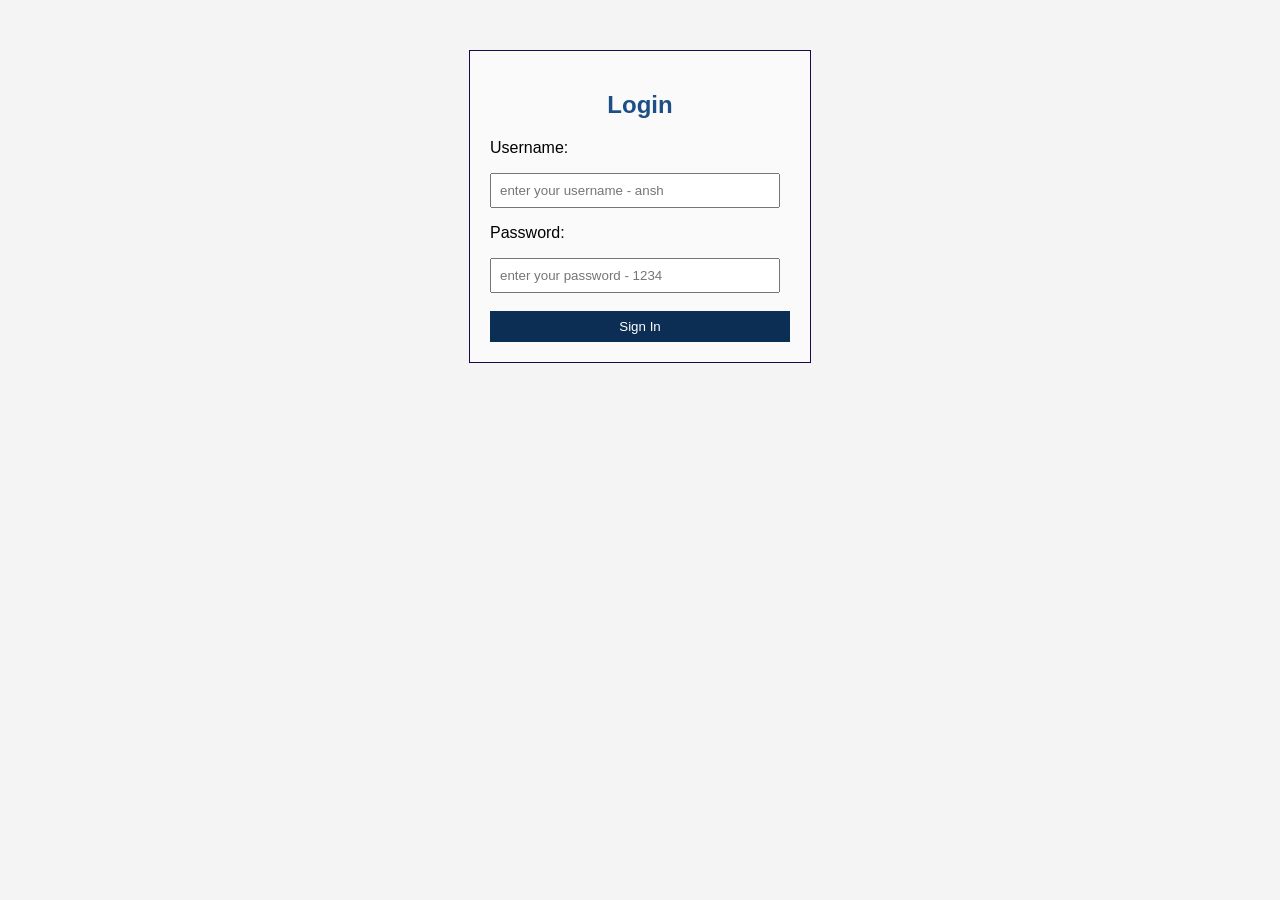
==== index.html @ 44273d03 "Initial commit" ====
<!DOCTYPE html>
<html>
<head>
  <title> Pharmacy Store</title>
  <link rel="stylesheet" href="project.css">
  <script src="project.js"></script>
</head>
<body>
  <div id="login-box">
    <h2>Login</h2>
    <p>Username:</p>
    <input type="text" id="user" placeholder="enter your username - ansh ">
    <p>Password:</p>
    <input type="password" id="pass" placeholder="enter your password - 1234">
    <br><br>
    <button onclick="login()" class="login-btn">Sign In</button>
  </div>
  <div id="app">
    <div class="header">
      <h2> Online Pharmacy Store </h2>
      <p id="user-lbl"></p>
      <a href="#" onclick="location.reload()">Logout</a>
    </div>
    <br>
    <div class="left-box">
      <h3>Available Medicines</h3>
      <div id="med-list"></div>
    </div>
    <div class="right-box">
      <h3>My Cart</h3>
      <div id="cart-list">Cart is Empty</div>
      <br>
      <b>Total Bill: Rs. <span id="total">0</span></b>
      <br><br>
      <p>Delivery Address:</p>
      <input type="text" id="address" placeholder="House No, Street">
      <br><br>
      <button onclick="checkout()" class="buy-btn">Place Order</button>
    </div>
  </div>
</body>
</html>
---- project.css ----
body {
  font-family: Arial, sans-serif;
  background-color: #f4f4f4;
  margin: 20px;
}

#login-box {
  width: 300px;
  background-color: rgba(255, 255, 255, 0.6);
  padding: 20px;
  margin: 50px auto;
  border: 1px solid #1d084a;
}

#login-box h2 {
  color: #1d4f86;
  text-align: center;
}

#app {
  display: none;
  width: 800px;
  margin: 0 auto;
}

.header {
  background-color: #094381;
  color: white;
  padding: 10px 20px;
}

.header a {
  color: #f7baba;
}

.left-box {
  width: 480px;
  float: left;
  background-color: white;
  padding: 15px;
  border: 1px solid #ccc;
}

.right-box {
  width: 250px;
  float: right;
  background-color: white;
  padding: 15px;
  border: 1px solid #ccc;
}

.card {
  background-color: #f9f9f9;
  border: 1px solid #ddd;
  padding: 10px;
  margin-bottom: 10px;
}

input {
  width: 90%;
  padding: 8px;
}

button {
  background-color: #0c2e54;
  color: white;
  border: none;
  padding: 8px 12px;
  cursor: pointer;
}

.login-btn {
  width: 100%;
}

.add-btn {
  background-color: #124c1f;
  float: right;
}

.buy-btn {
  background-color: #ca8b2df5;
  color: black;
  font-weight: bold;
  width: 100%;
}
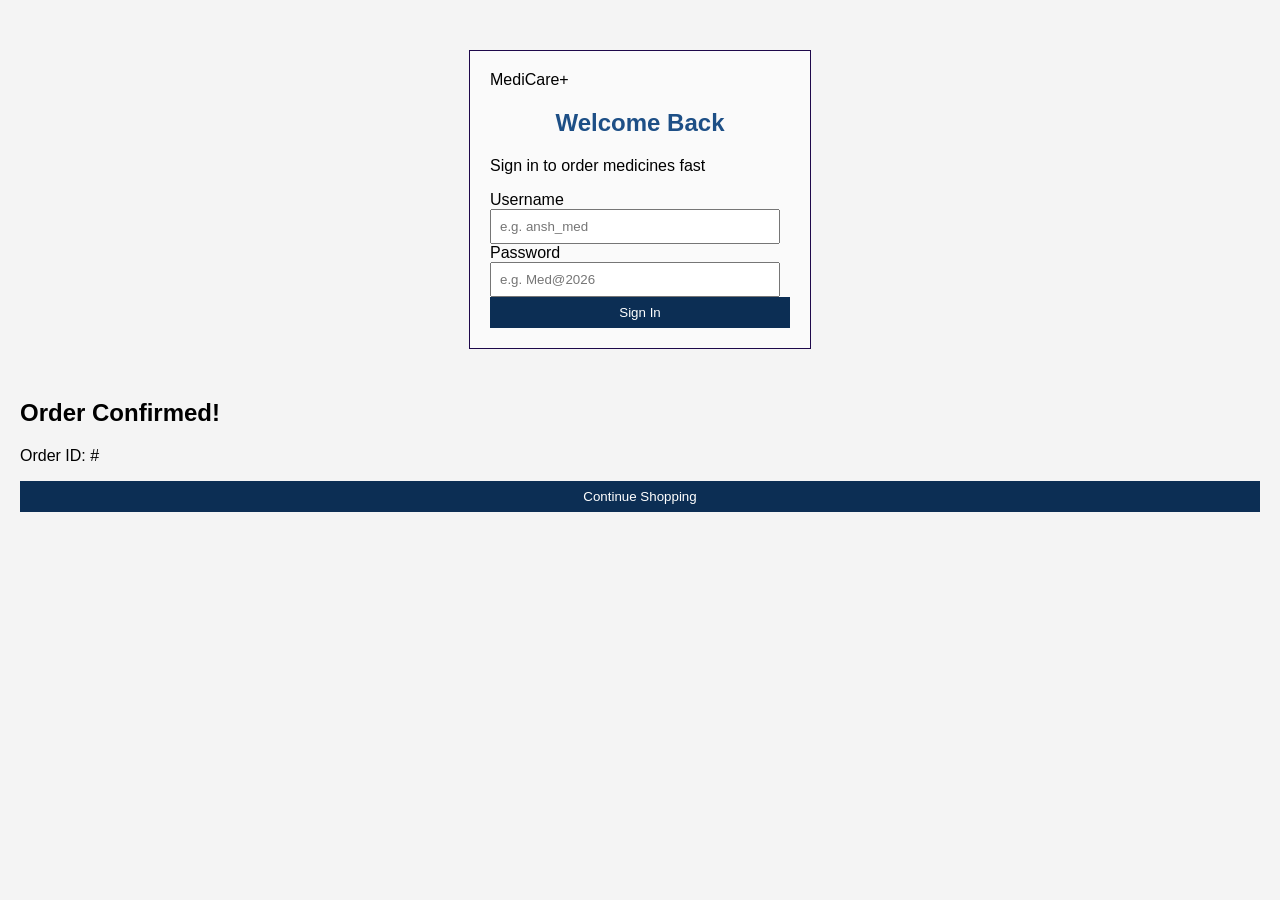
==== commit 44eb586c: "update" ====
--- a/index.html
+++ b/index.html
@@ -1,42 +1,86 @@
 <!DOCTYPE html>
 <html>
 <head>
-  <title> Pharmacy Store</title>
+  <title>MediCare - Online Pharmacy Store</title>
   <link rel="stylesheet" href="project.css">
-  <script src="project.js"></script>
 </head>
 <body>
   <div id="login-box">
-    <h2>Login</h2>
-    <p>Username:</p>
-    <input type="text" id="user" placeholder="enter your username - ansh ">
-    <p>Password:</p>
-    <input type="password" id="pass" placeholder="enter your password - 1234">
-    <br><br>
+    <div class="brand-logo">MediCare+</div>
+    <h2>Welcome Back</h2>
+    <p class="subtitle">Sign in to order medicines fast</p>
+    <label>Username</label>
+    <input type="text" id="user" placeholder="e.g. ansh_med">
+    <label>Password</label>
+    <input type="password" id="pass" placeholder="e.g. Med@2026">
     <button onclick="login()" class="login-btn">Sign In</button>
   </div>
   <div id="app">
     <div class="header">
-      <h2> Online Pharmacy Store </h2>
-      <p id="user-lbl"></p>
-      <a href="#" onclick="location.reload()">Logout</a>
+      <div class="logo">MediCare+ <span>Pharmacy</span></div>
+      <div class="user-info">
+        <span id="user-lbl"></span>
+        <button onclick="location.reload()" class="logout-btn">Logout</button>
+      </div>
     </div>
-    <br>
-    <div class="left-box">
-      <h3>Available Medicines</h3>
-      <div id="med-list"></div>
-    </div>
-    <div class="right-box">
-      <h3>My Cart</h3>
-      <div id="cart-list">Cart is Empty</div>
-      <br>
-      <b>Total Bill: Rs. <span id="total">0</span></b>
-      <br><br>
-      <p>Delivery Address:</p>
-      <input type="text" id="address" placeholder="House No, Street">
-      <br><br>
-      <button onclick="checkout()" class="buy-btn">Place Order</button>
+    <div class="main-container">
+      <div class="left-box">
+        <div class="catalog-header">
+          <h3>Available Medicines</h3>
+          <input type="text" id="search-input" onkeyup="filterMedicines()" placeholder="Search medicine or salt...">
+        </div>
+        <div class="category-tabs">
+          <button class="tab-btn active" onclick="filterCategory('All', this)">All</button>
+          <button class="tab-btn" onclick="filterCategory('Fever', this)">Fever</button>
+          <button class="tab-btn" onclick="filterCategory('Pain Relief', this)">Pain Relief</button>
+          <button class="tab-btn" onclick="filterCategory('Antibiotic', this)">Antibiotic</button>
+          <button class="tab-btn" onclick="filterCategory('Wellness', this)">Wellness</button>
+        </div>
+        <div id="med-list" class="med-grid"></div>
+      </div>
+      <div class="right-box">
+        <h3>My Cart (<span id="cart-count">0</span>)</h3>
+        <div id="cart-list" class="cart-items">
+          <p class="empty-msg">Your cart is empty</p>
+        </div>
+        <div class="promo-section">
+          <input type="text" id="promo-code" placeholder="Coupon: FIRST20">
+          <button onclick="applyPromo()" class="promo-btn">Apply</button>
+        </div>
+        <small id="promo-msg" class="promo-status"></small>
+        <div class="bill-summary">
+          <div class="bill-row"><span>Subtotal:</span> <span>Rs. <span id="subtotal">0</span></span></div>
+          <div class="bill-row discount-row"><span>Discount (20%):</span> <span>- Rs. <span id="discount">0</span></span></div>
+          <div class="bill-row"><span>Delivery Fee:</span> <span class="free-tag">FREE</span></div>
+          <hr>
+          <div class="bill-row total-row"><span>Total Payable:</span> <span>Rs. <span id="total">0</span></span></div>
+        </div>
+        <div class="rx-upload">
+          <label for="rx-file">Upload Prescription (If Rx item in cart):</label>
+          <input type="file" id="rx-file" accept="image/*,.pdf">
+        </div>
+        <div class="checkout-details">
+          <label>Delivery Address:</label>
+          <input type="text" id="address" placeholder="House No, Street, City">
+          <label>Payment Method:</label>
+          <select id="payment-method">
+            <option value="UPI / QR Code">UPI / QR Code</option>
+            <option value="Cash on Delivery">Cash on Delivery (COD)</option>
+            <option value="Debit / Credit Card">Debit / Credit Card</option>
+          </select>
+        </div>
+        <button onclick="checkout()" class="buy-btn">Place Order</button>
+      </div>
     </div>
   </div>
+  <div id="receipt-modal" class="modal">
+    <div class="modal-content">
+      <h2>Order Confirmed!</h2>
+      <p class="order-id">Order ID: #<span id="rec-order-id"></span></p>
+      <div id="receipt-details" class="receipt-box"></div>
+      <button onclick="closeModal()" class="login-btn">Continue Shopping</button>
+    </div>
+  </div>
+  <script src="project.js"></script>
 </body>
 </html>
--- a/project.css
+++ b/project.css
@@ -83,4 +83,4 @@
   color: black;
   font-weight: bold;
   width: 100%;
-}+}
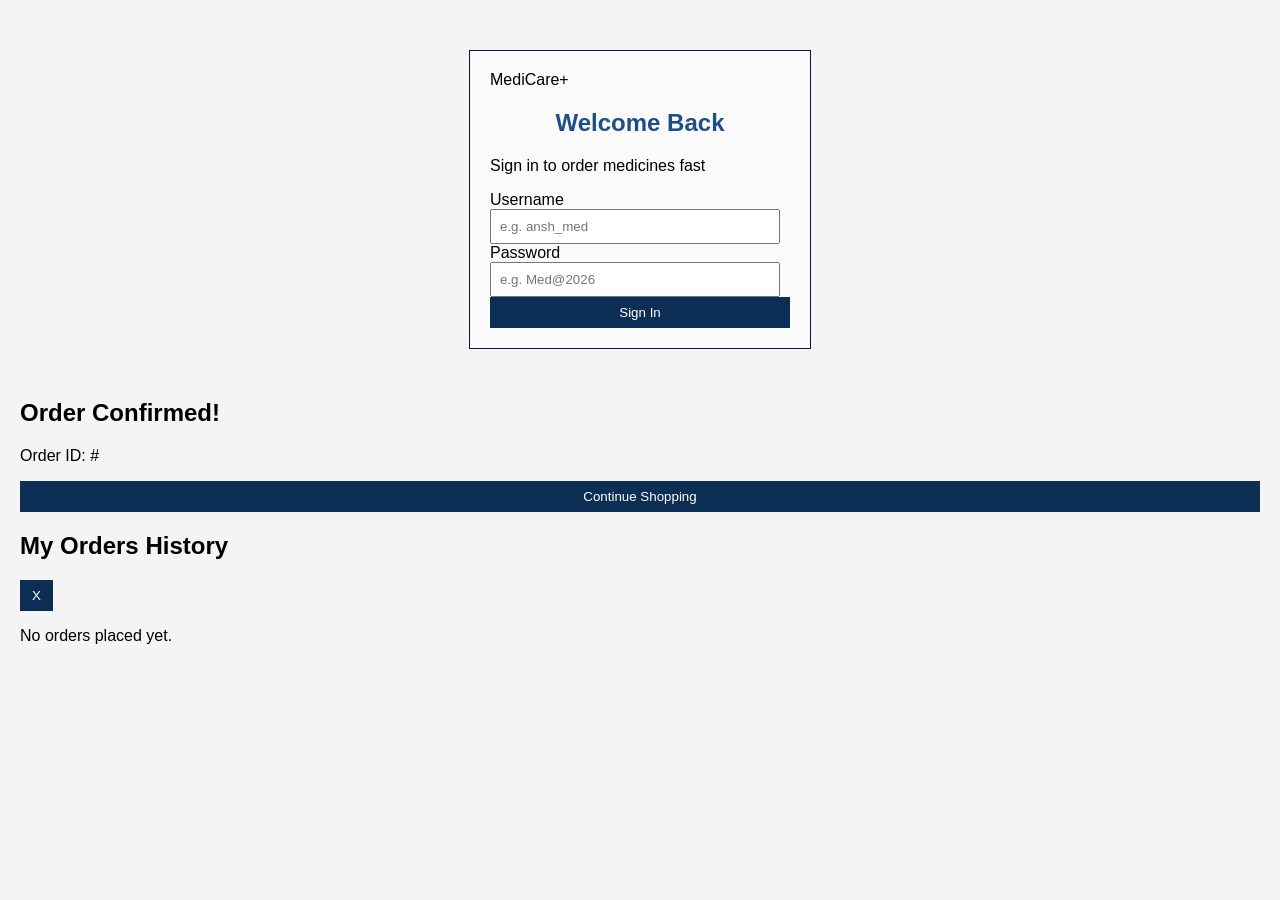
==== commit 2cef3141: "update Added promo code hint and orders modal for user orders history." ====
--- a/index.html
+++ b/index.html
@@ -19,6 +19,7 @@
     <div class="header">
       <div class="logo">MediCare+ <span>Pharmacy</span></div>
       <div class="user-info">
+        <button onclick="openOrders()" class="orders-btn">My Orders (<span id="order-count">0</span>)</button>
         <span id="user-lbl"></span>
         <button onclick="location.reload()" class="logout-btn">Logout</button>
       </div>
@@ -34,6 +35,7 @@
           <button class="tab-btn" onclick="filterCategory('Fever', this)">Fever</button>
           <button class="tab-btn" onclick="filterCategory('Pain Relief', this)">Pain Relief</button>
           <button class="tab-btn" onclick="filterCategory('Antibiotic', this)">Antibiotic</button>
+          <button class="tab-btn" onclick="filterCategory('Digestion', this)">Digestion</button>
           <button class="tab-btn" onclick="filterCategory('Wellness', this)">Wellness</button>
         </div>
         <div id="med-list" class="med-grid"></div>
@@ -43,8 +45,9 @@
         <div id="cart-list" class="cart-items">
           <p class="empty-msg">Your cart is empty</p>
         </div>
+        <div class="promo-hint">Use <b>FIRST20</b> for 20% OFF on orders of Rs. 200 or more</div>
         <div class="promo-section">
-          <input type="text" id="promo-code" placeholder="Coupon: FIRST20">
+          <input type="text" id="promo-code" placeholder="Enter FIRST20">
           <button onclick="applyPromo()" class="promo-btn">Apply</button>
         </div>
         <small id="promo-msg" class="promo-status"></small>
@@ -81,6 +84,17 @@
       <button onclick="closeModal()" class="login-btn">Continue Shopping</button>
     </div>
   </div>
+  <div id="orders-modal" class="modal">
+    <div class="modal-content orders-modal-box">
+      <div class="orders-header">
+        <h2>My Orders History</h2>
+        <button onclick="closeOrders()" class="close-x">X</button>
+      </div>
+      <div id="orders-list" class="orders-list-area">
+        <p class="empty-msg">No orders placed yet.</p>
+      </div>
+    </div>
+  </div>
   <script src="project.js"></script>
 </body>
 </html>
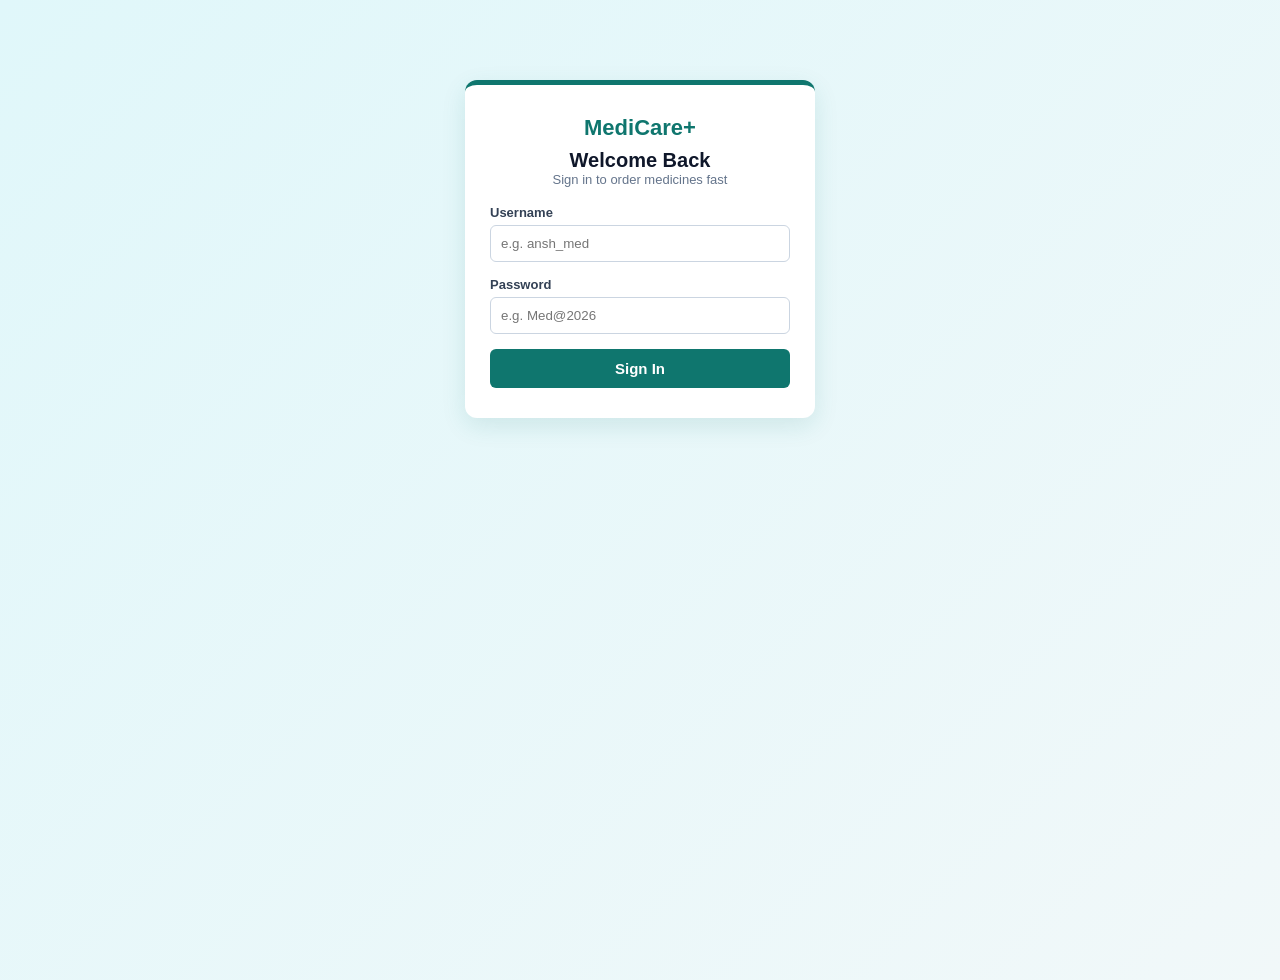
==== commit 512e5539: "at" ====
--- a/index.html
+++ b/index.html
@@ -95,6 +95,6 @@
       </div>
     </div>
   </div>
-  <script src="project.js"></script>
+  <script src="project.js?v=2"></script>
 </body>
 </html>
--- a/project.css
+++ b/project.css
@@ -1,86 +1,483 @@
+* {
+  box-sizing: border-box;
+  margin: 0;
+  padding: 0;
+  font-family: Arial, sans-serif;
+}
 body {
-  font-family: Arial, sans-serif;
-  background-color: #f4f4f4;
-  margin: 20px;
-}
-
+  background: linear-gradient(135deg, #e0f7fa 0%, #f1f8f9 100%);
+  color: #1e293b;
+  min-height: 100vh;
+}
 #login-box {
-  width: 300px;
-  background-color: rgba(255, 255, 255, 0.6);
-  padding: 20px;
-  margin: 50px auto;
-  border: 1px solid #1d084a;
-}
-
+  width: 350px;
+  background: #ffffff;
+  padding: 30px 25px;
+  margin: 80px auto;
+  border-radius: 12px;
+  box-shadow: 0 8px 25px rgba(15, 118, 110, 0.12);
+  border-top: 5px solid #0f766e;
+}
+.brand-logo {
+  text-align: center;
+  font-size: 22px;
+  font-weight: bold;
+  color: #0f766e;
+  margin-bottom: 8px;
+}
 #login-box h2 {
-  color: #1d4f86;
   text-align: center;
-}
-
+  color: #0f172a;
+  font-size: 20px;
+}
+.subtitle {
+  text-align: center;
+  color: #64748b;
+  font-size: 13px;
+  margin-bottom: 18px;
+}
+#login-box label {
+  display: block;
+  font-size: 13px;
+  font-weight: bold;
+  margin-bottom: 5px;
+  color: #334155;
+}
+#login-box input {
+  width: 100%;
+  padding: 10px;
+  margin-bottom: 15px;
+  border: 1px solid #cbd5e1;
+  border-radius: 6px;
+}
+.login-btn {
+  width: 100%;
+  background: #0f766e;
+  color: white;
+  border: none;
+  padding: 11px;
+  border-radius: 6px;
+  font-size: 15px;
+  font-weight: bold;
+  cursor: pointer;
+}
+.login-btn:hover {
+  background: #115e59;
+}
 #app {
   display: none;
-  width: 800px;
+  max-width: 1150px;
   margin: 0 auto;
-}
-
+  padding: 20px;
+}
 .header {
-  background-color: #094381;
-  color: white;
-  padding: 10px 20px;
-}
-
-.header a {
-  color: #f7baba;
-}
-
+  background: linear-gradient(90deg, #0f766e 0%, #0284c7 100%);
+  color: white;
+  padding: 15px 22px;
+  border-radius: 10px;
+  display: flex;
+  justify-content: space-between;
+  align-items: center;
+  margin-bottom: 20px;
+}
+.logo {
+  font-size: 20px;
+  font-weight: bold;
+}
+.logo span {
+  font-weight: normal;
+  font-size: 15px;
+}
+.user-info {
+  display: flex;
+  align-items: center;
+  gap: 12px;
+}
+.orders-btn {
+  background: #f59e0b;
+  color: #0f172a;
+  border: none;
+  padding: 6px 12px;
+  border-radius: 5px;
+  cursor: pointer;
+  font-weight: bold;
+  font-size: 13px;
+}
+.orders-btn:hover {
+  background: #fbbf24;
+}
+.logout-btn {
+  background: rgba(255, 255, 255, 0.2);
+  color: white;
+  border: 1px solid rgba(255, 255, 255, 0.4);
+  padding: 6px 12px;
+  border-radius: 5px;
+  cursor: pointer;
+  font-weight: bold;
+}
+.logout-btn:hover {
+  background: #ef4444;
+  border-color: #ef4444;
+}
+.main-container {
+  display: flex;
+  gap: 20px;
+  align-items: flex-start;
+}
 .left-box {
+  flex: 2.2;
+  background: white;
+  padding: 20px;
+  border-radius: 12px;
+  box-shadow: 0 4px 15px rgba(0, 0, 0, 0.05);
+}
+.catalog-header {
+  display: flex;
+  justify-content: space-between;
+  align-items: center;
+  margin-bottom: 15px;
+  gap: 10px;
+}
+#search-input {
+  width: 240px;
+  padding: 8px 12px;
+  border: 1px solid #cbd5e1;
+  border-radius: 18px;
+  font-size: 13px;
+}
+.category-tabs {
+  display: flex;
+  gap: 8px;
+  margin-bottom: 18px;
+  flex-wrap: wrap;
+}
+.tab-btn {
+  background: #f1f5f9;
+  color: #475569;
+  border: none;
+  padding: 6px 13px;
+  border-radius: 18px;
+  font-size: 13px;
+  font-weight: bold;
+  cursor: pointer;
+}
+.tab-btn.active, .tab-btn:hover {
+  background: #0f766e;
+  color: white;
+}
+.med-grid {
+  display: grid;
+  grid-template-columns: repeat(auto-fill, minmax(210px, 1fr));
+  gap: 14px;
+}
+.card {
+  background: #f8fafc;
+  border: 1px solid #e2e8f0;
+  border-radius: 10px;
+  padding: 14px;
+  display: flex;
+  flex-direction: column;
+  justify-content: space-between;
+}
+.card:hover {
+  border-color: #0f766e;
+}
+.badge-row {
+  display: flex;
+  justify-content: space-between;
+  margin-bottom: 8px;
+}
+.cat-badge {
+  font-size: 11px;
+  background: #e0f2fe;
+  color: #0369a1;
+  padding: 3px 7px;
+  border-radius: 5px;
+  font-weight: bold;
+}
+.rx-badge {
+  font-size: 11px;
+  background: #fee2e2;
+  color: #b91c1c;
+  padding: 3px 7px;
+  border-radius: 5px;
+  font-weight: bold;
+}
+.card h4 {
+  font-size: 15px;
+  color: #0f172a;
+  margin-bottom: 4px;
+}
+.salt-text {
+  font-size: 12px;
+  color: #64748b;
+  margin-bottom: 10px;
+}
+.card-footer {
+  display: flex;
+  justify-content: space-between;
+  align-items: center;
+  margin-top: auto;
+  padding-top: 8px;
+  border-top: 1px dashed #cbd5e1;
+}
+.price-tag {
+  font-size: 15px;
+  font-weight: bold;
+  color: #0f766e;
+}
+.add-btn {
+  background: #0284c7;
+  color: white;
+  border: none;
+  padding: 6px 12px;
+  border-radius: 5px;
+  font-size: 13px;
+  font-weight: bold;
+  cursor: pointer;
+}
+.add-btn:hover {
+  background: #0369a1;
+}
+.right-box {
+  flex: 1;
+  min-width: 320px;
+  background: white;
+  padding: 20px;
+  border-radius: 12px;
+  box-shadow: 0 4px 15px rgba(0, 0, 0, 0.05);
+}
+.right-box h3 {
+  margin-bottom: 12px;
+  color: #0f172a;
+}
+.cart-items {
+  max-height: 200px;
+  overflow-y: auto;
+  margin-bottom: 12px;
+}
+.empty-msg {
+  text-align: center;
+  color: #94a3b8;
+  padding: 15px 0;
+  font-size: 14px;
+}
+.cart-item {
+  display: flex;
+  justify-content: space-between;
+  align-items: center;
+  padding: 8px 0;
+  border-bottom: 1px solid #f1f5f9;
+}
+.cart-item-info h5 {
+  font-size: 14px;
+  color: #1e293b;
+}
+.cart-item-info span {
+  font-size: 12px;
+  color: #64748b;
+}
+.qty-controls {
+  display: flex;
+  align-items: center;
+  gap: 7px;
+}
+.qty-btn {
+  width: 22px;
+  height: 22px;
+  border-radius: 50%;
+  border: 1px solid #cbd5e1;
+  background: #f8fafc;
+  font-weight: bold;
+  cursor: pointer;
+}
+.qty-btn:hover {
+  background: #0f766e;
+  color: white;
+}
+.promo-hint {
+  background: #fef3c7;
+  color: #92400e;
+  font-size: 12px;
+  padding: 6px 8px;
+  border-radius: 5px;
+  margin-bottom: 8px;
+  border: 1px dashed #f59e0b;
+}
+.promo-section {
+  display: flex;
+  gap: 6px;
+  margin-bottom: 5px;
+}
+.promo-section input {
+  flex: 1;
+  padding: 7px 9px;
+  border: 1px solid #cbd5e1;
+  border-radius: 5px;
+  font-size: 13px;
+}
+.promo-btn {
+  background: #334155;
+  color: white;
+  border: none;
+  padding: 7px 12px;
+  border-radius: 5px;
+  cursor: pointer;
+  font-size: 13px;
+}
+.promo-status {
+  display: block;
+  font-size: 12px;
+  margin-bottom: 10px;
+  color: #16a34a;
+}
+.bill-summary {
+  background: #f8fafc;
+  padding: 10px;
+  border-radius: 6px;
+  margin-bottom: 12px;
+  font-size: 13px;
+}
+.bill-row {
+  display: flex;
+  justify-content: space-between;
+  margin-bottom: 5px;
+}
+.discount-row {
+  color: #16a34a;
+}
+.free-tag {
+  color: #0284c7;
+  font-weight: bold;
+}
+.total-row {
+  font-size: 15px;
+  font-weight: bold;
+  color: #0f172a;
+  margin-top: 5px;
+  margin-bottom: 0;
+}
+.rx-upload, .checkout-details {
+  margin-bottom: 12px;
+}
+.rx-upload label, .checkout-details label {
+  display: block;
+  font-size: 12px;
+  font-weight: bold;
+  color: #475569;
+  margin-bottom: 4px;
+  margin-top: 8px;
+}
+.rx-upload input[type="file"] {
+  font-size: 12px;
+  width: 100%;
+  background: #f1f5f9;
+  padding: 5px;
+  border-radius: 5px;
+}
+.checkout-details input, .checkout-details select {
+  width: 100%;
+  padding: 8px;
+  border: 1px solid #cbd5e1;
+  border-radius: 5px;
+  font-size: 13px;
+}
+.buy-btn {
+  width: 100%;
+  background: #d97706;
+  color: white;
+  border: none;
+  padding: 11px;
+  border-radius: 6px;
+  font-size: 15px;
+  font-weight: bold;
+  cursor: pointer;
+}
+.buy-btn:hover {
+  background: #b45309;
+}
+.modal {
+  display: none;
+  position: fixed;
+  top: 0;
+  left: 0;
+  width: 100%;
+  height: 100%;
+  background: rgba(15, 23, 42, 0.6);
+  justify-content: center;
+  align-items: center;
+  z-index: 100;
+}
+.modal-content {
+  background: white;
+  padding: 25px;
+  border-radius: 12px;
+  width: 390px;
+  text-align: center;
+}
+.orders-modal-box {
   width: 480px;
-  float: left;
-  background-color: white;
-  padding: 15px;
-  border: 1px solid #ccc;
-}
-
-.right-box {
-  width: 250px;
-  float: right;
-  background-color: white;
-  padding: 15px;
-  border: 1px solid #ccc;
-}
-
-.card {
-  background-color: #f9f9f9;
-  border: 1px solid #ddd;
-  padding: 10px;
+  max-height: 80vh;
+  display: flex;
+  flex-direction: column;
+  text-align: left;
+}
+.orders-header {
+  display: flex;
+  justify-content: space-between;
+  align-items: center;
+  padding-bottom: 12px;
+  border-bottom: 1px solid #e2e8f0;
+  margin-bottom: 12px;
+}
+.close-x {
+  background: #ef4444;
+  color: white;
+  border: none;
+  width: 28px;
+  height: 28px;
+  border-radius: 50%;
+  font-weight: bold;
+  cursor: pointer;
+}
+.orders-list-area {
+  overflow-y: auto;
+  max-height: 60vh;
+}
+.order-card {
+  background: #f8fafc;
+  border: 1px solid #cbd5e1;
+  border-radius: 8px;
+  padding: 12px;
   margin-bottom: 10px;
-}
-
-input {
-  width: 90%;
-  padding: 8px;
-}
-
-button {
-  background-color: #0c2e54;
-  color: white;
-  border: none;
-  padding: 8px 12px;
-  cursor: pointer;
-}
-
-.login-btn {
-  width: 100%;
-}
-
-.add-btn {
-  background-color: #124c1f;
-  float: right;
-}
-
-.buy-btn {
-  background-color: #ca8b2df5;
-  color: black;
-  font-weight: bold;
-  width: 100%;
-}
+  font-size: 13px;
+}
+.order-card-top {
+  display: flex;
+  justify-content: space-between;
+  margin-bottom: 6px;
+  font-weight: bold;
+  color: #0f766e;
+}
+.status-pill {
+  background: #dcfce7;
+  color: #15803d;
+  padding: 2px 8px;
+  border-radius: 12px;
+  font-size: 11px;
+}
+.order-id {
+  color: #0f766e;
+  font-weight: bold;
+  margin: 8px 0 12px 0;
+}
+.receipt-box {
+  background: #f8fafc;
+  padding: 12px;
+  border-radius: 6px;
+  text-align: left;
+  font-size: 13px;
+  margin-bottom: 15px;
+  line-height: 1.5;
+  border: 1px dashed #cbd5e1;
+}
